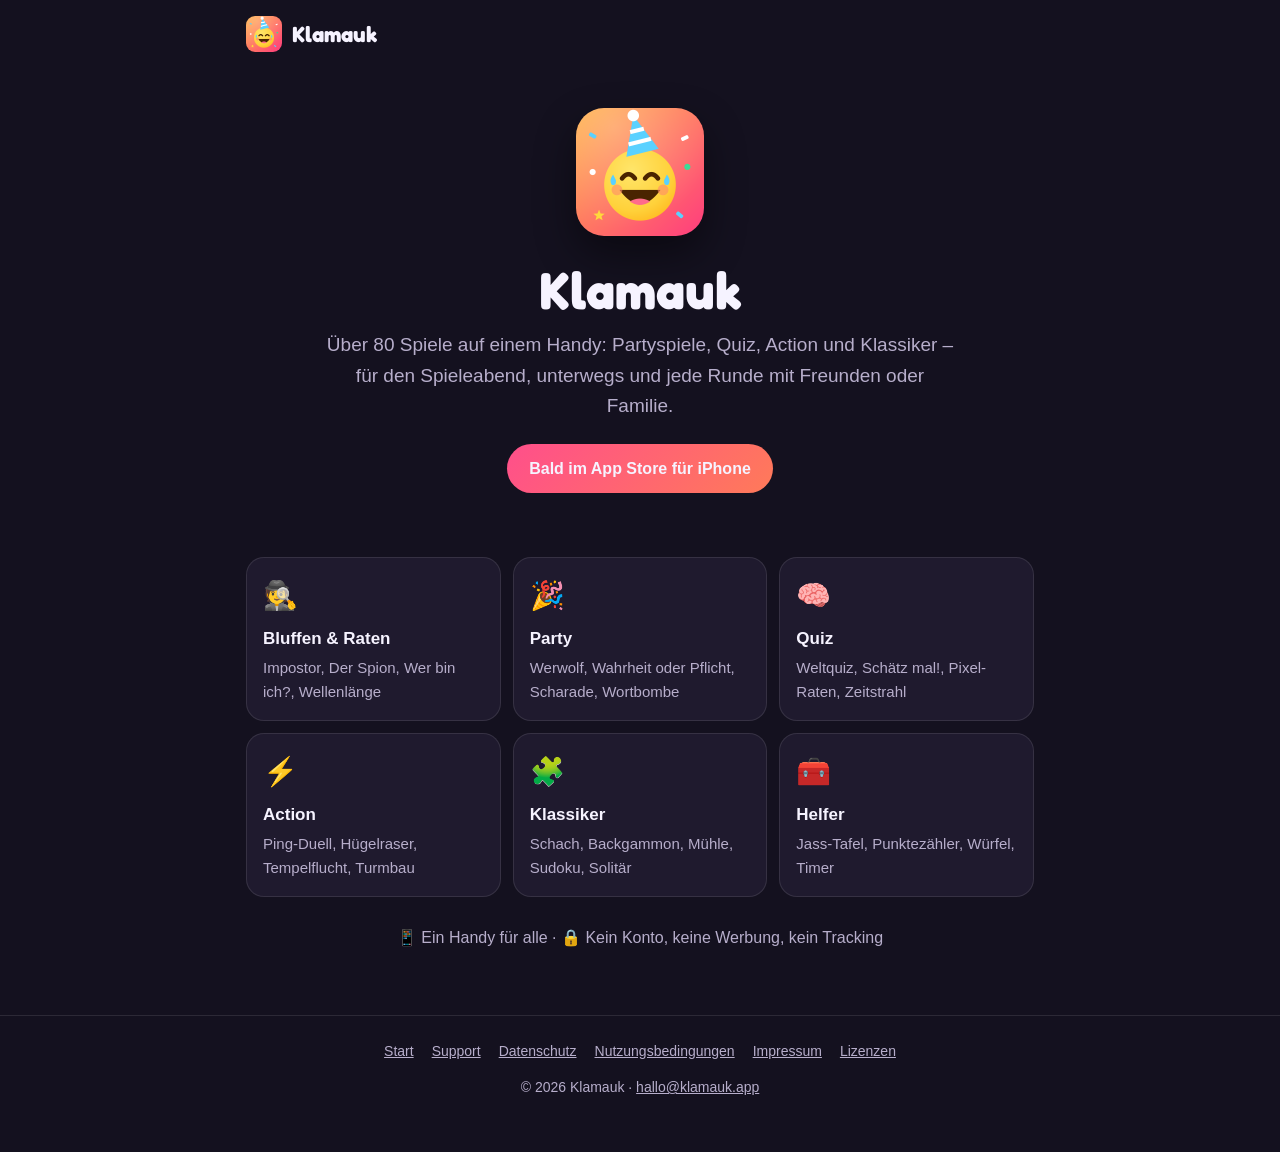
==== index.html @ 514667f1 "Website klamauk.app: Start, Support, Datenschutz, Nutzungsbedingungen, Impressum, Lizenzen Built fro" ====
<!doctype html>
<html lang="de">
<head>
<meta charset="utf-8">
<meta name="viewport" content="width=device-width, initial-scale=1">
<title>Klamauk – Partyspiele, Quiz &amp; Klassiker</title>
<meta name="description" content="Klamauk: über 80 Partyspiele, Quiz, Action-Spiele und Klassiker auf einem Handy.">
<link rel="icon" href="/favicon.png">
<link rel="apple-touch-icon" href="/icon.png">
<link rel="stylesheet" href="/style.css">
</head>
<body>
<header class="top"><a class="brand" href="/"><img src="/icon.png" alt="" width="36" height="36"><span>Klamauk</span></a></header>
<main>
<section class="hero">
<img class="appicon" src="/icon.png" alt="Klamauk-App-Symbol" width="128" height="128">
<h1>Klamauk</h1>
<p class="lead">Über 80 Spiele auf einem Handy: Partyspiele, Quiz, Action und Klassiker – für den Spieleabend, unterwegs und jede Runde mit Freunden oder Familie.</p>
<p class="soon">Bald im App Store für iPhone</p>
</section>
<section class="cards">
<div class="card"><span>🕵️</span><h3>Bluffen & Raten</h3><p>Impostor, Der Spion, Wer bin ich?, Wellenlänge</p></div>
<div class="card"><span>🎉</span><h3>Party</h3><p>Werwolf, Wahrheit oder Pflicht, Scharade, Wortbombe</p></div>
<div class="card"><span>🧠</span><h3>Quiz</h3><p>Weltquiz, Schätz mal!, Pixel-Raten, Zeitstrahl</p></div>
<div class="card"><span>⚡</span><h3>Action</h3><p>Ping-Duell, Hügelraser, Tempelflucht, Turmbau</p></div>
<div class="card"><span>🧩</span><h3>Klassiker</h3><p>Schach, Backgammon, Mühle, Sudoku, Solitär</p></div>
<div class="card"><span>🧰</span><h3>Helfer</h3><p>Jass-Tafel, Punktezähler, Würfel, Timer</p></div>
</section>
<section class="facts"><p>📱 Ein Handy für alle · 🔒 Kein Konto, keine Werbung, kein Tracking</p></section>
</main>
<footer>
<nav><a href="/">Start</a><a href="/support/">Support</a><a href="/datenschutz/">Datenschutz</a><a href="/nutzungsbedingungen/">Nutzungsbedingungen</a><a href="/impressum/">Impressum</a><a href="/lizenzen/">Lizenzen</a></nav>
<p>© 2026 Klamauk · <a href="mailto:hallo@klamauk.app">hallo@klamauk.app</a></p>
</footer>
</body>
</html>
---- style.css ----
@font-face{font-family:Fredoka;src:url(/fredoka.ttf) format("truetype");font-weight:700;font-display:swap}
:root{--bg:#14111f;--surface:#1f1a2e;--text:#f6f3ff;--muted:#b7aecb;--accent:#ff4f8b;--accent2:#ffb547;--line:rgba(255,255,255,.1)}
*{box-sizing:border-box}html{-webkit-text-size-adjust:100%}
body{margin:0;background:var(--bg);color:var(--text);font:16px/1.6 -apple-system,BlinkMacSystemFont,"Segoe UI",Roboto,Helvetica,Arial,sans-serif}
a{color:var(--accent2)}main{max-width:820px;margin:0 auto;padding:0 16px 48px}
.top{max-width:820px;margin:0 auto;padding:16px}.brand{display:inline-flex;align-items:center;gap:10px;color:var(--text);text-decoration:none;font:700 22px Fredoka,sans-serif}.brand img{border-radius:9px}
.hero{text-align:center;padding:32px 0 24px}.appicon{border-radius:28px;box-shadow:0 18px 40px rgba(0,0,0,.45)}
h1{font:700 clamp(32px,7vw,52px)/1.1 Fredoka,sans-serif;margin:18px 0 12px}
.doc h1{font-size:clamp(28px,6vw,40px);margin-top:8px}
h2{font:700 20px/1.3 Fredoka,sans-serif;margin:28px 0 6px}h3{margin:6px 0 4px;font-size:17px}
.lead{font-size:19px;color:var(--muted);max-width:640px;margin:0 auto}
.soon{display:inline-block;margin-top:22px;padding:12px 22px;border-radius:999px;background:linear-gradient(135deg,#ff4f8b,#ff7a59);font-weight:800}
.cards{display:grid;grid-template-columns:repeat(auto-fit,minmax(220px,1fr));gap:12px;margin-top:24px}
.card{background:var(--surface);border:1px solid var(--line);border-radius:18px;padding:16px}.card span{font-size:28px}.card p{margin:0;color:var(--muted);font-size:15px}
.facts{text-align:center;color:var(--muted);margin-top:28px}
.doc p{color:#e6e0f5}.muted{color:var(--muted)}.todo{color:var(--accent2);font-style:normal;opacity:.8}
footer{border-top:1px solid var(--line);color:var(--muted);text-align:center;padding:24px 16px 40px;font-size:14px}
footer nav{display:flex;flex-wrap:wrap;justify-content:center;gap:8px 18px;margin-bottom:8px}footer a{color:var(--muted)}
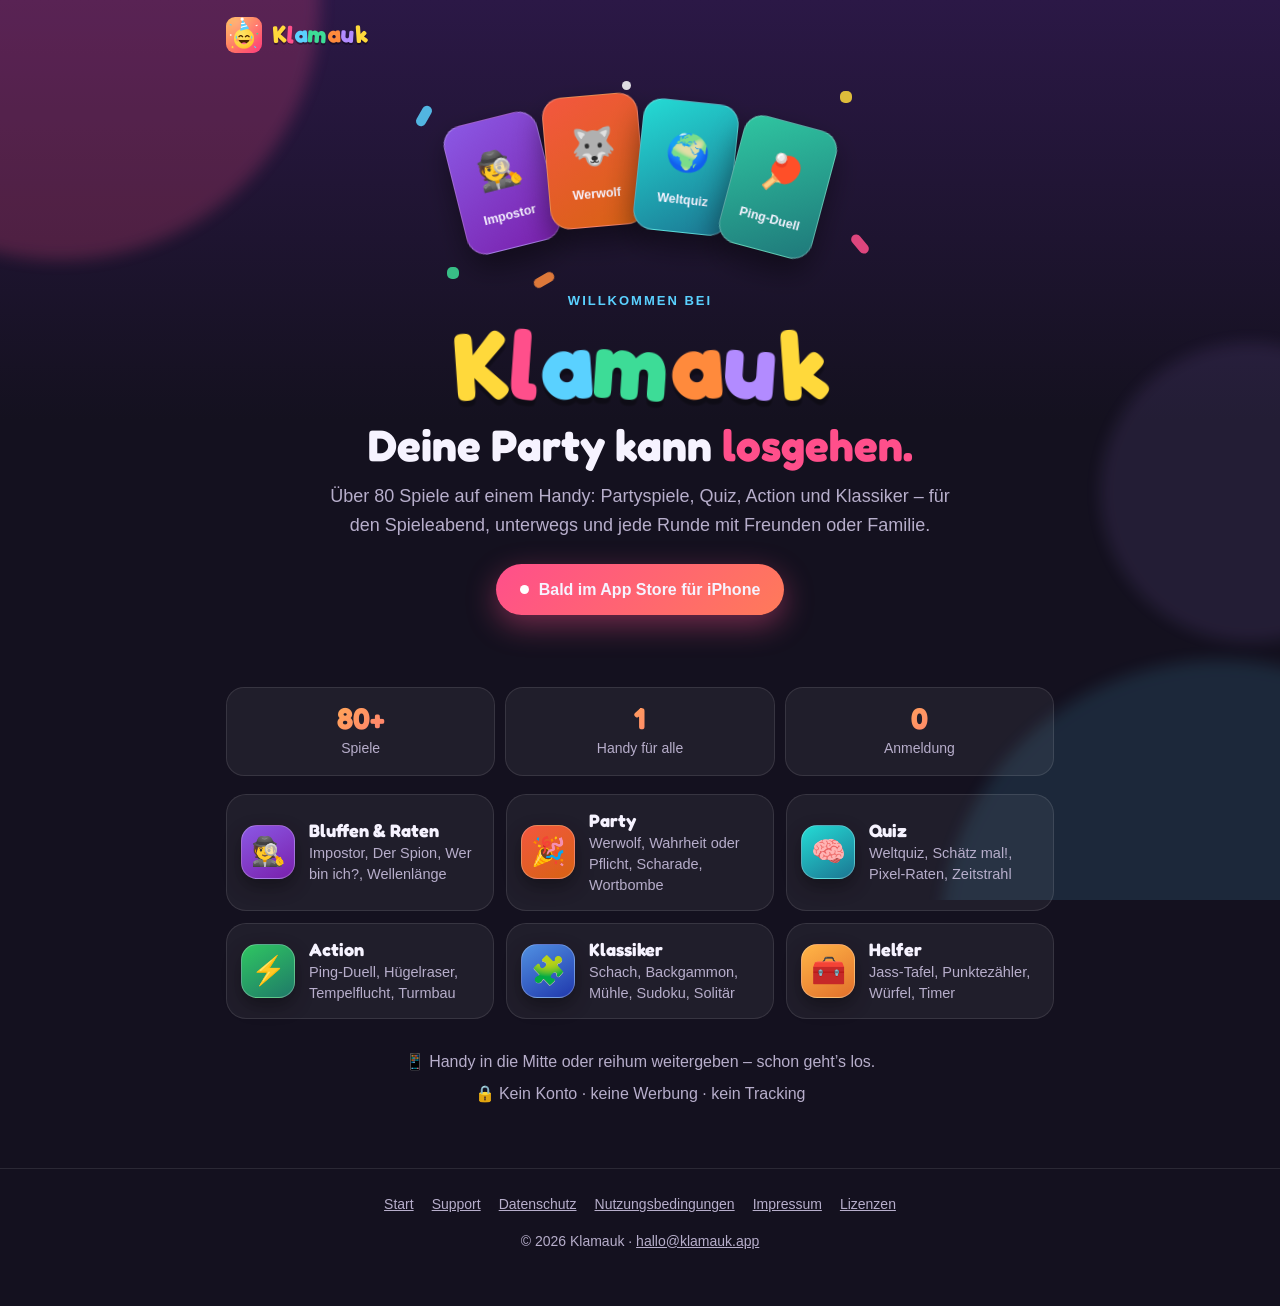
==== commit 50a5990d: "Shinier look: glowing circles, floating game cards, animated wordmark Co-Authored-By: Claude Opus 5." ====
--- a/index.html
+++ b/index.html
@@ -3,34 +3,55 @@
 <head>
 <meta charset="utf-8">
 <meta name="viewport" content="width=device-width, initial-scale=1">
+<meta name="theme-color" content="#14111f">
 <title>Klamauk – Partyspiele, Quiz &amp; Klassiker</title>
 <meta name="description" content="Klamauk: über 80 Partyspiele, Quiz, Action-Spiele und Klassiker auf einem Handy.">
+<meta property="og:title" content="Klamauk – Partyspiele, Quiz &amp; Klassiker">
+<meta property="og:description" content="Klamauk: über 80 Partyspiele, Quiz, Action-Spiele und Klassiker auf einem Handy.">
+<meta property="og:image" content="https://klamauk.app/icon.png">
 <link rel="icon" href="/favicon.png">
 <link rel="apple-touch-icon" href="/icon.png">
 <link rel="stylesheet" href="/style.css">
 </head>
-<body>
-<header class="top"><a class="brand" href="/"><img src="/icon.png" alt="" width="36" height="36"><span>Klamauk</span></a></header>
+<body class="home">
+<div class="glow" aria-hidden="true"><i class="g1"></i><i class="g2"></i><i class="g3"></i></div>
+<header class="top"><a class="brand" href="/"><img src="/icon.png" alt="" width="36" height="36"><span class="wm small" aria-label="Klamauk"><span aria-hidden="true" style="color:#ffd93b;--r:-4deg;--d:0s">K</span><span aria-hidden="true" style="color:#ff4f8b;--r:4deg;--d:0.06s">l</span><span aria-hidden="true" style="color:#5ad1ff;--r:-4deg;--d:0.12s">a</span><span aria-hidden="true" style="color:#3ddc97;--r:4deg;--d:0.18s">m</span><span aria-hidden="true" style="color:#ff8a3c;--r:-4deg;--d:0.24s">a</span><span aria-hidden="true" style="color:#b28bff;--r:4deg;--d:0.3s">u</span><span aria-hidden="true" style="color:#ffd93b;--r:-4deg;--d:0.36s">k</span></span></a></header>
 <main>
 <section class="hero">
-<img class="appicon" src="/icon.png" alt="Klamauk-App-Symbol" width="128" height="128">
-<h1>Klamauk</h1>
+<div class="stage" aria-hidden="true">
+<div class="fcard" style="--r:-14deg;--y:22px;--i:0;background:linear-gradient(150deg,#8b58e4,#7920ac)"><span>🕵️</span><b>Impostor</b></div>
+<div class="fcard" style="--r:-5deg;--y:0px;--i:1;background:linear-gradient(150deg,#f3573f,#d76213)"><span>🐺</span><b>Werwolf</b></div>
+<div class="fcard" style="--r:6deg;--y:6px;--i:2;background:linear-gradient(150deg,#24dbd5,#1b7692)"><span>🌍</span><b>Weltquiz</b></div>
+<div class="fcard" style="--r:15deg;--y:26px;--i:3;background:linear-gradient(150deg,#2fc6a1,#1f787a)"><span>🏓</span><b>Ping-Duell</b></div>
+<i class="confetti c1"></i><i class="confetti c2"></i><i class="confetti c3"></i><i class="confetti c4"></i><i class="confetti c5"></i><i class="confetti c6"></i>
+</div>
+<p class="eyebrow">WILLKOMMEN BEI</p>
+<h1 class="title"><span class="wm big" aria-label="Klamauk"><span aria-hidden="true" style="color:#ffd93b;--r:-4deg;--d:0s">K</span><span aria-hidden="true" style="color:#ff4f8b;--r:4deg;--d:0.06s">l</span><span aria-hidden="true" style="color:#5ad1ff;--r:-4deg;--d:0.12s">a</span><span aria-hidden="true" style="color:#3ddc97;--r:4deg;--d:0.18s">m</span><span aria-hidden="true" style="color:#ff8a3c;--r:-4deg;--d:0.24s">a</span><span aria-hidden="true" style="color:#b28bff;--r:4deg;--d:0.3s">u</span><span aria-hidden="true" style="color:#ffd93b;--r:-4deg;--d:0.36s">k</span></span></h1>
+<p class="headline">Deine Party kann <span class="accent">losgehen.</span></p>
 <p class="lead">Über 80 Spiele auf einem Handy: Partyspiele, Quiz, Action und Klassiker – für den Spieleabend, unterwegs und jede Runde mit Freunden oder Familie.</p>
-<p class="soon">Bald im App Store für iPhone</p>
+<p class="soon"><span class="pulse"></span>Bald im App Store für iPhone</p>
+</section>
+<section class="stats reveal">
+<div><b>80+</b><span>Spiele</span></div><div><b>1</b><span>Handy für alle</span></div><div><b>0</b><span>Anmeldung</span></div>
 </section>
 <section class="cards">
-<div class="card"><span>🕵️</span><h3>Bluffen & Raten</h3><p>Impostor, Der Spion, Wer bin ich?, Wellenlänge</p></div>
-<div class="card"><span>🎉</span><h3>Party</h3><p>Werwolf, Wahrheit oder Pflicht, Scharade, Wortbombe</p></div>
-<div class="card"><span>🧠</span><h3>Quiz</h3><p>Weltquiz, Schätz mal!, Pixel-Raten, Zeitstrahl</p></div>
-<div class="card"><span>⚡</span><h3>Action</h3><p>Ping-Duell, Hügelraser, Tempelflucht, Turmbau</p></div>
-<div class="card"><span>🧩</span><h3>Klassiker</h3><p>Schach, Backgammon, Mühle, Sudoku, Solitär</p></div>
-<div class="card"><span>🧰</span><h3>Helfer</h3><p>Jass-Tafel, Punktezähler, Würfel, Timer</p></div>
+<div class="card reveal" style="--i:0"><span class="tile" style="background:linear-gradient(150deg,#8b58e4,#7920ac)">🕵️</span><div><h3>Bluffen & Raten</h3><p>Impostor, Der Spion, Wer bin ich?, Wellenlänge</p></div></div>
+<div class="card reveal" style="--i:1"><span class="tile" style="background:linear-gradient(150deg,#f3573f,#d76213)">🎉</span><div><h3>Party</h3><p>Werwolf, Wahrheit oder Pflicht, Scharade, Wortbombe</p></div></div>
+<div class="card reveal" style="--i:2"><span class="tile" style="background:linear-gradient(150deg,#24dbd5,#1b7692)">🧠</span><div><h3>Quiz</h3><p>Weltquiz, Schätz mal!, Pixel-Raten, Zeitstrahl</p></div></div>
+<div class="card reveal" style="--i:3"><span class="tile" style="background:linear-gradient(150deg,#2fc662,#1f7a68)">⚡</span><div><h3>Action</h3><p>Ping-Duell, Hügelraser, Tempelflucht, Turmbau</p></div></div>
+<div class="card reveal" style="--i:4"><span class="tile" style="background:linear-gradient(150deg,#5090e2,#2038ac)">🧩</span><div><h3>Klassiker</h3><p>Schach, Backgammon, Mühle, Sudoku, Solitär</p></div></div>
+<div class="card reveal" style="--i:5"><span class="tile" style="background:linear-gradient(150deg,#ffb547,#e2702b)">🧰</span><div><h3>Helfer</h3><p>Jass-Tafel, Punktezähler, Würfel, Timer</p></div></div>
 </section>
-<section class="facts"><p>📱 Ein Handy für alle · 🔒 Kein Konto, keine Werbung, kein Tracking</p></section>
+<section class="facts reveal"><p>📱 Handy in die Mitte oder reihum weitergeben – schon geht’s los.</p><p>🔒 Kein Konto · keine Werbung · kein Tracking</p></section>
 </main>
 <footer>
 <nav><a href="/">Start</a><a href="/support/">Support</a><a href="/datenschutz/">Datenschutz</a><a href="/nutzungsbedingungen/">Nutzungsbedingungen</a><a href="/impressum/">Impressum</a><a href="/lizenzen/">Lizenzen</a></nav>
 <p>© 2026 Klamauk · <a href="mailto:hallo@klamauk.app">hallo@klamauk.app</a></p>
 </footer>
+<script>
+document.documentElement.classList.add('js');
+const io = new IntersectionObserver((es) => es.forEach((e) => { if (e.isIntersecting) { e.target.classList.add('in'); io.unobserve(e.target); } }), { threshold: 0.12 });
+document.querySelectorAll('.reveal').forEach((el) => io.observe(el));
+</script>
 </body>
 </html>
--- a/style.css
+++ b/style.css
@@ -1,18 +1,59 @@
 @font-face{font-family:Fredoka;src:url(/fredoka.ttf) format("truetype");font-weight:700;font-display:swap}
-:root{--bg:#14111f;--surface:#1f1a2e;--text:#f6f3ff;--muted:#b7aecb;--accent:#ff4f8b;--accent2:#ffb547;--line:rgba(255,255,255,.1)}
-*{box-sizing:border-box}html{-webkit-text-size-adjust:100%}
-body{margin:0;background:var(--bg);color:var(--text);font:16px/1.6 -apple-system,BlinkMacSystemFont,"Segoe UI",Roboto,Helvetica,Arial,sans-serif}
-a{color:var(--accent2)}main{max-width:820px;margin:0 auto;padding:0 16px 48px}
-.top{max-width:820px;margin:0 auto;padding:16px}.brand{display:inline-flex;align-items:center;gap:10px;color:var(--text);text-decoration:none;font:700 22px Fredoka,sans-serif}.brand img{border-radius:9px}
-.hero{text-align:center;padding:32px 0 24px}.appicon{border-radius:28px;box-shadow:0 18px 40px rgba(0,0,0,.45)}
-h1{font:700 clamp(32px,7vw,52px)/1.1 Fredoka,sans-serif;margin:18px 0 12px}
-.doc h1{font-size:clamp(28px,6vw,40px);margin-top:8px}
-h2{font:700 20px/1.3 Fredoka,sans-serif;margin:28px 0 6px}h3{margin:6px 0 4px;font-size:17px}
-.lead{font-size:19px;color:var(--muted);max-width:640px;margin:0 auto}
-.soon{display:inline-block;margin-top:22px;padding:12px 22px;border-radius:999px;background:linear-gradient(135deg,#ff4f8b,#ff7a59);font-weight:800}
-.cards{display:grid;grid-template-columns:repeat(auto-fit,minmax(220px,1fr));gap:12px;margin-top:24px}
-.card{background:var(--surface);border:1px solid var(--line);border-radius:18px;padding:16px}.card span{font-size:28px}.card p{margin:0;color:var(--muted);font-size:15px}
-.facts{text-align:center;color:var(--muted);margin-top:28px}
-.doc p{color:#e6e0f5}.muted{color:var(--muted)}.todo{color:var(--accent2);font-style:normal;opacity:.8}
-footer{border-top:1px solid var(--line);color:var(--muted);text-align:center;padding:24px 16px 40px;font-size:14px}
+:root{--bg:#14111f;--surface:rgba(255,255,255,.055);--text:#f6f3ff;--muted:#b7aecb;--pink:#ff4f8b;--blue:#5ad1ff;--orange:#ffb547;--line:rgba(255,255,255,.1)}
+*{box-sizing:border-box}html{-webkit-text-size-adjust:100%;background:var(--bg) linear-gradient(180deg,#2b1846 0,var(--bg) 420px) no-repeat}
+body{margin:0;min-height:100vh;color:var(--text);font:16px/1.6 -apple-system,BlinkMacSystemFont,"Segoe UI",Roboto,Helvetica,Arial,sans-serif;overflow-x:hidden}
+a{color:var(--orange)}main{position:relative;max-width:860px;margin:0 auto;padding:0 16px 56px}
+/* Glowing circles, like the app's background. */
+.glow{position:fixed;inset:0;pointer-events:none;z-index:-1;overflow:hidden}
+.glow i{position:absolute;border-radius:50%;filter:blur(8px)}
+.g1{width:520px;height:520px;background:var(--pink);opacity:.22;top:-260px;left:-200px;animation:drift1 18s ease-in-out infinite alternate}
+.g2{width:560px;height:560px;background:var(--blue);opacity:.12;bottom:-320px;right:-220px;animation:drift2 22s ease-in-out infinite alternate}
+.g3{width:300px;height:300px;background:#b28bff;opacity:.10;top:38%;right:-120px;animation:drift1 26s ease-in-out infinite alternate-reverse}
+@keyframes drift1{to{transform:translate(60px,40px) scale(1.08)}}@keyframes drift2{to{transform:translate(-50px,-60px) scale(1.06)}}
+.top{position:relative;max-width:860px;margin:0 auto;padding:16px}.brand{display:inline-flex;align-items:center;gap:10px;text-decoration:none}.brand img{border-radius:9px}
+.wm{display:inline-flex;align-items:flex-end;font-family:Fredoka,sans-serif;font-weight:700;letter-spacing:.5px}
+.wm span{display:inline-block;transform:rotate(var(--r));text-shadow:0 .06em .02em rgba(0,0,0,.35)}
+.wm.small{font-size:24px}.wm.big{font-size:clamp(56px,13vw,96px);line-height:1}
+.home .wm.big span{animation:hop .7s cubic-bezier(.3,1.6,.5,1) both;animation-delay:calc(.35s + var(--d))}
+@keyframes hop{from{opacity:0;transform:translateY(30px) rotate(var(--r))}to{opacity:1;transform:rotate(var(--r))}}
+/* Hero with floating cards. */
+.hero{text-align:center;padding:8px 0 20px}
+.stage{position:relative;height:200px;margin:0 auto 6px;max-width:460px}
+.fcard{position:absolute;left:50%;top:10px;width:96px;height:132px;margin-left:calc(-48px + (var(--i) - 1.5) * 92px);border-radius:20px;border:1px solid rgba(255,255,255,.25);box-shadow:0 14px 30px rgba(0,0,0,.45);display:flex;flex-direction:column;align-items:center;justify-content:center;gap:8px;transform:translateY(var(--y)) rotate(var(--r));animation:enter .8s cubic-bezier(.2,1.2,.4,1) both,bob 3.4s ease-in-out infinite alternate;animation-delay:calc(var(--i) * .08s),calc(.8s + var(--i) * .4s)}
+.fcard span{font-size:36px}.fcard b{font-size:12.5px;font-weight:800}
+@keyframes enter{from{opacity:0;transform:translateY(160px) rotate(var(--r))}}
+@keyframes bob{to{transform:translateY(calc(var(--y) - 12px)) rotate(calc(var(--r) * 1.15))}}
+.confetti{position:absolute;width:10px;height:22px;border-radius:5px;opacity:.85;animation:float 6s ease-in-out infinite alternate}
+.c1{background:#5ad1ff;left:2%;top:20px;transform:rotate(30deg)}.c2{background:#ffd93b;right:4%;top:6px;width:12px;height:12px;animation-delay:-2s}
+.c3{background:#3ddc97;left:8%;bottom:6px;width:12px;height:12px;animation-delay:-4s}.c4{background:#ff4f8b;right:1%;bottom:30px;transform:rotate(-40deg);animation-delay:-1s}
+.c5{background:#fff;left:46%;top:-4px;width:9px;height:9px;animation-delay:-3s}.c6{background:#ff8a3c;left:28%;bottom:-6px;transform:rotate(60deg);animation-delay:-5s}
+@keyframes float{to{translate:0 -16px;rotate:25deg}}
+.eyebrow{margin:0;color:var(--blue);font-size:13px;font-weight:800;letter-spacing:2px}
+.title{margin:4px 0 6px}
+.headline{font:700 clamp(28px,6vw,44px)/1.15 Fredoka,sans-serif;margin:8px 0 12px}.accent{color:var(--pink)}
+.lead{font-size:18px;color:var(--muted);max-width:620px;margin:0 auto}
+.soon{display:inline-flex;align-items:center;gap:10px;margin-top:24px;padding:13px 24px;border-radius:999px;background:linear-gradient(135deg,#ff4f8b,#ff7a59);font-weight:800;box-shadow:0 10px 30px rgba(255,79,139,.4);animation:glowpulse 2.6s ease-in-out infinite}
+.pulse{width:9px;height:9px;border-radius:50%;background:#fff;box-shadow:0 0 0 0 rgba(255,255,255,.7);animation:ping 1.8s ease-out infinite}
+@keyframes ping{to{box-shadow:0 0 0 12px rgba(255,255,255,0)}}@keyframes glowpulse{50%{box-shadow:0 10px 44px rgba(255,79,139,.65)}}
+.stats{display:grid;grid-template-columns:repeat(3,1fr);gap:10px;margin:36px 0 8px}
+.stats div{background:var(--surface);border:1px solid var(--line);border-radius:18px;padding:14px 8px;text-align:center}
+.stats b{display:block;font:700 30px/1.1 Fredoka,sans-serif;background:linear-gradient(135deg,#ffd93b,#ff4f8b);-webkit-background-clip:text;background-clip:text;color:transparent}
+.stats span{color:var(--muted);font-size:14px}
+.cards{display:grid;grid-template-columns:repeat(auto-fit,minmax(250px,1fr));gap:12px;margin-top:18px}
+.card{display:flex;gap:14px;align-items:center;background:var(--surface);border:1px solid var(--line);border-radius:20px;padding:14px;transition:transform .25s,border-color .25s,background .25s}
+.card:hover{transform:translateY(-4px);border-color:rgba(255,255,255,.25);background:rgba(255,255,255,.08)}
+.tile{flex:none;width:54px;height:54px;border-radius:16px;display:flex;align-items:center;justify-content:center;font-size:28px;border:1px solid rgba(255,255,255,.25);box-shadow:0 8px 18px rgba(0,0,0,.35)}
+h1{font:700 clamp(30px,7vw,48px)/1.1 Fredoka,sans-serif;margin:18px 0 12px}
+.doc{background:rgba(20,17,31,.55);border:1px solid var(--line);border-radius:24px;padding:8px 22px 18px;backdrop-filter:blur(6px);-webkit-backdrop-filter:blur(6px)}
+.doc h1{font-size:clamp(28px,6vw,40px)}
+h2{font:700 20px/1.3 Fredoka,sans-serif;margin:28px 0 6px}h3{margin:0 0 2px;font:700 18px Fredoka,sans-serif}
+.card p{margin:0;color:var(--muted);font-size:14.5px;line-height:1.45}
+.facts{text-align:center;color:var(--muted);margin-top:30px}.facts p{margin:6px 0}
+.doc p{color:#e6e0f5}.muted{color:var(--muted)}.todo{color:var(--orange);font-style:normal;opacity:.85}
+footer{position:relative;border-top:1px solid var(--line);color:var(--muted);text-align:center;padding:24px 16px 40px;font-size:14px}
 footer nav{display:flex;flex-wrap:wrap;justify-content:center;gap:8px 18px;margin-bottom:8px}footer a{color:var(--muted)}
+/* Scroll reveal (only with JavaScript). */
+.js .reveal{opacity:0;transform:translateY(24px);transition:opacity .6s ease,transform .6s cubic-bezier(.2,1,.3,1);transition-delay:calc(var(--i,0) * .07s)}
+.js .reveal.in{opacity:1;transform:none}
+@media (max-width:440px){.stage{height:170px}.fcard{width:78px;height:108px;margin-left:calc(-39px + (var(--i) - 1.5) * 74px);border-radius:16px}.fcard span{font-size:30px}.fcard b{font-size:11px}}
+@media (prefers-reduced-motion:reduce){*,*::before,*::after{animation:none!important;transition:none!important}.js .reveal{opacity:1;transform:none}}
